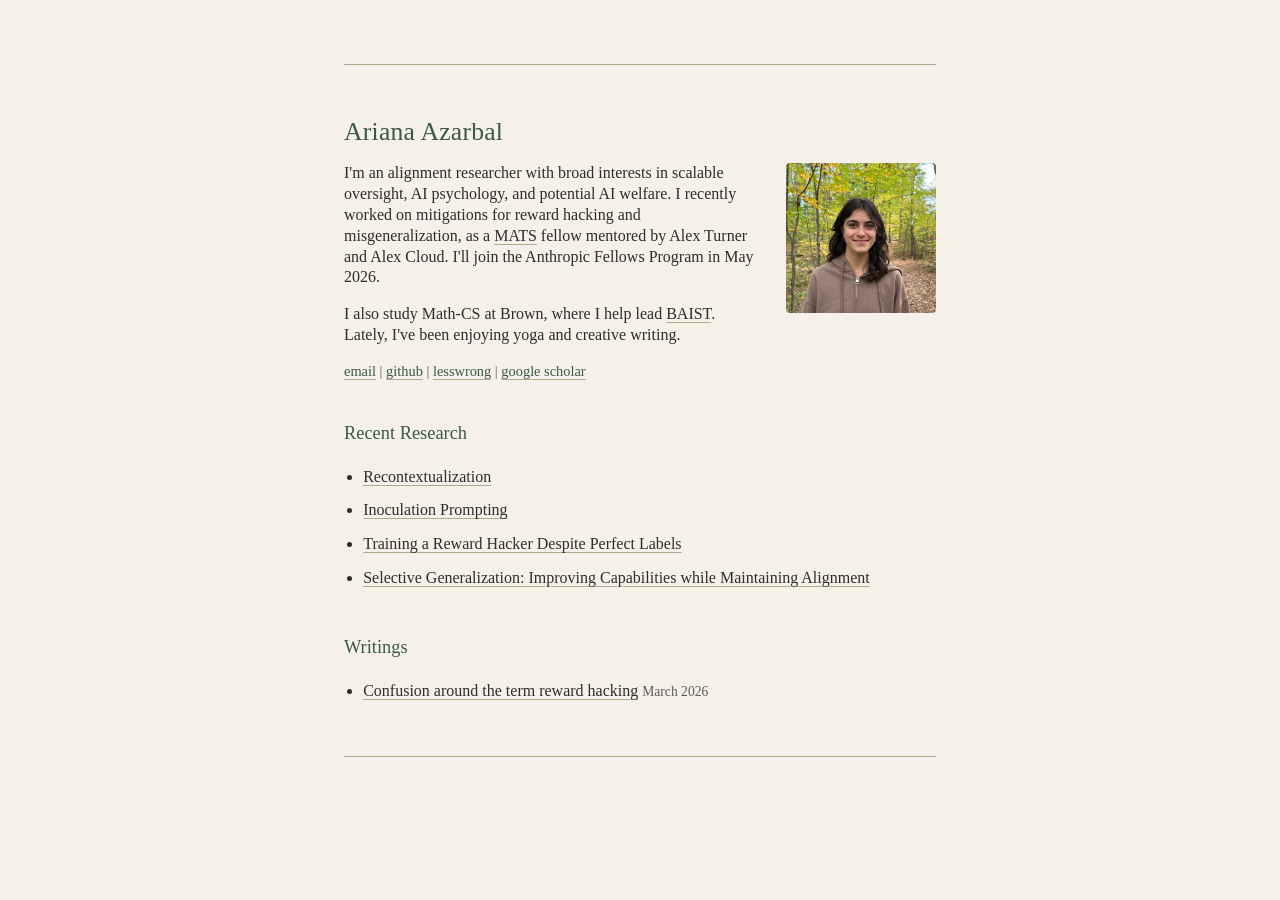
==== index.html @ ef89c067 "Initial commit: personal site Co-Authored-By: Claude Opus 4.6 (1M context) <noreply@anthropic.com>" ====
<!DOCTYPE html>
<html lang="en">
<head>
  <meta charset="utf-8">
  <meta name="viewport" content="width=device-width, initial-scale=1">
  <meta name="description" content="Ariana Azarbal">
  <title>Ariana Azarbal</title>
  <link rel="icon" href="data:image/svg+xml,<svg xmlns=%22http://www.w3.org/2000/svg%22 viewBox=%220 0 16 16%22><rect width=%2216%22 height=%2216%22 fill=%22%233a5a40%22/></svg>">
  <link rel="stylesheet" href="style.css">
</head>
<body>
  <main>
    <hr>

    <h1>Ariana Azarbal</h1>
    <section class="about">
      <img src="photo.jpg" alt="Ariana Azarbal">
      <div class="blurb">
        <p>I'm an alignment researcher with broad interests in scalable oversight, AI psychology, and potential AI welfare. I recently worked on mitigations for reward hacking and misgeneralization, as a <a href="https://www.matsprogram.org/">MATS</a> fellow mentored by Alex Turner and Alex Cloud. I'll join the Anthropic Fellows Program in May 2026.</p>
        <p>I also study Math-CS at Brown, where I help lead <a href="https://www.baist.ai/">BAIST</a>. Lately, I've been enjoying yoga and creative writing.</p>
        <div class="links">
          <a href="mailto:arianaazarbal@gmail.com">email</a> | <a href="https://github.com/arianaazarbal">github</a> | <a href="https://www.lesswrong.com/users/ariana_azarbal">lesswrong</a> | <a href="https://scholar.google.com/citations?user=wHJZw3cAAAAJ&hl=en">google scholar</a>
        </div>
      </div>
    </section>

    <h2>Recent Research</h2>
    <ul class="link-list">
      <li>
        <a href="https://arxiv.org/abs/2512.19027">Recontextualization</a>
        <span class="detail"></span>
      </li>
      <li>
        <a href="https://arxiv.org/abs/2510.05024">Inoculation Prompting</a>
        <span class="detail"></span>
      </li>
      <li>
        <a href="https://www.lesswrong.com/posts/dbYEoG7jNZbeWX39o/training-a-reward-hacker-despite-perfect-labels">Training a Reward Hacker Despite Perfect Labels</a>
        <span class="detail"></span>
      </li>
      <li>
        <a href="https://www.lesswrong.com/posts/ZXxY2tccLapdjLbKm/selective-generalization-improving-capabilities-while">Selective Generalization: Improving Capabilities while Maintaining Alignment</a>
        <span class="detail"></span>
      </li>
      <!-- <li>
        <a href="https://arxiv.org/abs/2503.13021">Dynamic Relation Inference via Verb Embeddings</a>
        <span class="detail"></span>
      </li> -->
      
    </ul>

    <h2>Writings</h2>
    <ul class="link-list">
      <li>
        <a href="https://www.lesswrong.com/posts/ixyokbwQEHgiHJYFW/confusion-around-the-term-reward-hacking">Confusion around the term reward hacking</a>
        <span class="detail">March 2026</span>
      </li>
      <!-- <li>
        <a href="#">Another Piece of Writing</a>
        <span class="detail">January 2026</span>
      </li> -->
    </ul>

    <hr class="bottom">
  </main>
</body>
</html>
---- style.css ----
/* === Palette === */
:root {
  --cream: #f5f0e8;
  --dark-green: #3a5a40;
  --green: #588157;
  --light-green: #a3b18a;
  --brown: #6b4f3a;
  --light-brown: #b08968;
  --text: #2d2d2d;
  --text-light: #5c5c5c;
}

/* === Reset & Base === */
*, *::before, *::after { box-sizing: border-box; margin: 0; padding: 0; }

body {
  font-family: Georgia, 'Times New Roman', serif;
  background: var(--cream);
  color: var(--text);
  line-height: 1.5;
  min-height: 100vh;
}

/* === Layout === */
main {
  max-width: 640px;
  margin: 0 auto;
  padding: 4rem 1.5rem;
}

/* === Rules === */
hr {
  border: none;
  border-top: 1px solid var(--light-green);
  margin-bottom: 3rem;
}

hr.bottom {
  margin-top: 3rem;
  margin-bottom: 0;
}

/* === Typography === */
h1, h2 {
  font-weight: 400;
  color: var(--dark-green);
  margin-bottom: 0.75rem;
}

h1 {
  font-size: 1.6rem;
  letter-spacing: 0.01em;
}

h2 {
  font-size: 1.15rem;
  margin-top: 2.5rem;
}

p {
  margin-bottom: 1rem;
  color: var(--text);
}

/* === Links === */
a {
  color: var(--text);
  text-decoration-color: var(--light-green);
  text-decoration-thickness: 1px;
  text-underline-offset: 3px;
}

a:hover {
  color: var(--brown);
  text-decoration-color: var(--light-brown);
  text-decoration-thickness: 2px;
}

/* === About / Profile Section === */
.about {
  display: flex;
  gap: 2rem;
  align-items: flex-start;
  margin-bottom: 2rem;
}

.about img {
  width: 150px;
  height: 150px;
  object-fit: cover;
  border-radius: 4px;
  flex-shrink: 0;
  order: 1;
}

.about .blurb {
  flex: 1;
  line-height: 1.3;
}

.about .links {
  margin-top: 0.5rem;
  font-size: 0.9rem;
  color: var(--text-light);
}

.about .links a {
  color: var(--dark-green);
}

@media (max-width: 500px) {
  .about {
    flex-direction: column;
  }
  .about img {
    order: -1;
  }
}

/* === Link lists (Research, Writings, Blog) === */
.link-list, #posts {
  list-style: disc;
  padding-left: 1.2rem;
}

.link-list li, #posts li {
  padding: 0.3rem 0;
}

.link-list .detail, #posts .date {
  font-size: 0.85rem;
  color: var(--text-light);
}
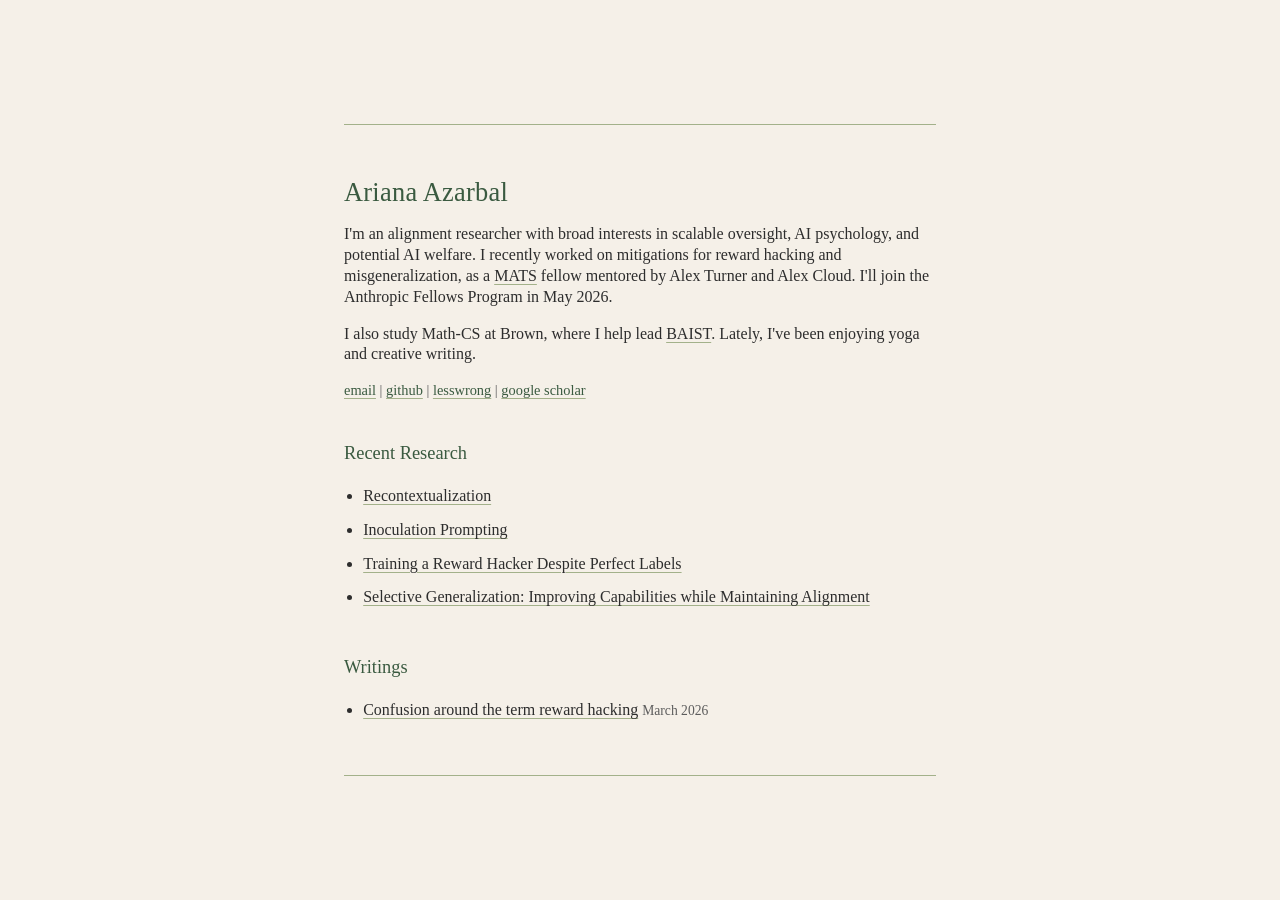
==== commit 1bc3f587: "v1 Co-Authored-By: Claude Opus 4.6 (1M context) <noreply@anthropic.com>" ====
--- a/index.html
+++ b/index.html
@@ -14,7 +14,6 @@
 
     <h1>Ariana Azarbal</h1>
     <section class="about">
-      <img src="photo.jpg" alt="Ariana Azarbal">
       <div class="blurb">
         <p>I'm an alignment researcher with broad interests in scalable oversight, AI psychology, and potential AI welfare. I recently worked on mitigations for reward hacking and misgeneralization, as a <a href="https://www.matsprogram.org/">MATS</a> fellow mentored by Alex Turner and Alex Cloud. I'll join the Anthropic Fellows Program in May 2026.</p>
         <p>I also study Math-CS at Brown, where I help lead <a href="https://www.baist.ai/">BAIST</a>. Lately, I've been enjoying yoga and creative writing.</p>
--- a/style.css
+++ b/style.css
@@ -19,6 +19,9 @@
   color: var(--text);
   line-height: 1.5;
   min-height: 100vh;
+  display: flex;
+  align-items: center;
+  justify-content: center;
 }
 
 /* === Layout === */
@@ -48,7 +51,7 @@
 }
 
 h1 {
-  font-size: 1.6rem;
+  font-size: 1.65rem;
   letter-spacing: 0.01em;
 }
 
@@ -78,23 +81,10 @@
 
 /* === About / Profile Section === */
 .about {
-  display: flex;
-  gap: 2rem;
-  align-items: flex-start;
   margin-bottom: 2rem;
 }
 
-.about img {
-  width: 150px;
-  height: 150px;
-  object-fit: cover;
-  border-radius: 4px;
-  flex-shrink: 0;
-  order: 1;
-}
-
 .about .blurb {
-  flex: 1;
   line-height: 1.3;
 }
 
@@ -106,15 +96,6 @@
 
 .about .links a {
   color: var(--dark-green);
-}
-
-@media (max-width: 500px) {
-  .about {
-    flex-direction: column;
-  }
-  .about img {
-    order: -1;
-  }
 }
 
 /* === Link lists (Research, Writings, Blog) === */
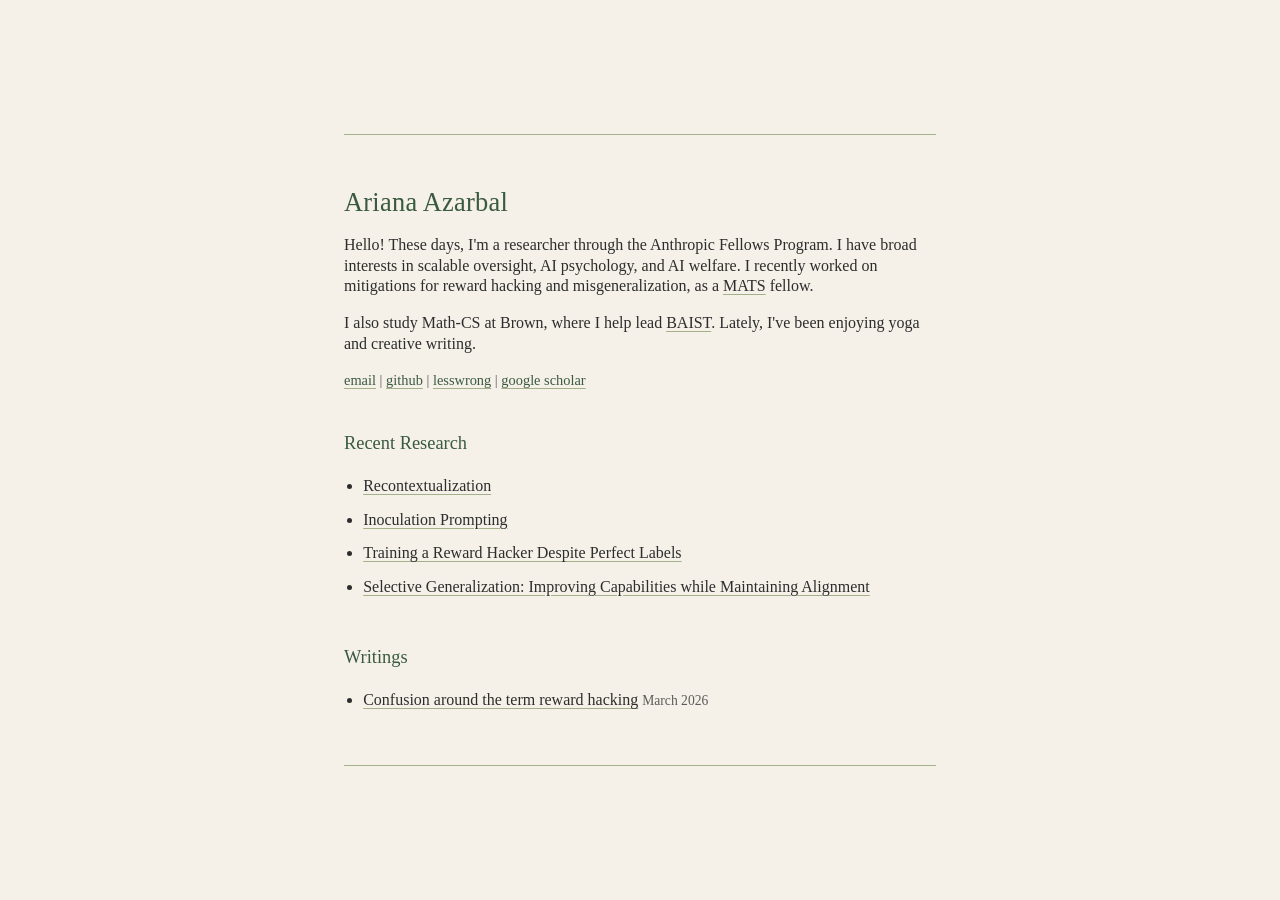
==== commit d0703965: "update july 15" ====
--- a/index.html
+++ b/index.html
@@ -15,7 +15,7 @@
     <h1>Ariana Azarbal</h1>
     <section class="about">
       <div class="blurb">
-        <p>I'm an alignment researcher with broad interests in scalable oversight, AI psychology, and potential AI welfare. I recently worked on mitigations for reward hacking and misgeneralization, as a <a href="https://www.matsprogram.org/">MATS</a> fellow mentored by Alex Turner and Alex Cloud. I'll join the Anthropic Fellows Program in May 2026.</p>
+        <p>Hello! These days, I'm a researcher through the Anthropic Fellows Program. I have broad interests in scalable oversight, AI psychology, and AI welfare. I recently worked on mitigations for reward hacking and misgeneralization, as a <a href="https://www.matsprogram.org/">MATS</a> fellow.</p>
         <p>I also study Math-CS at Brown, where I help lead <a href="https://www.baist.ai/">BAIST</a>. Lately, I've been enjoying yoga and creative writing.</p>
         <div class="links">
           <a href="mailto:arianaazarbal@gmail.com">email</a> | <a href="https://github.com/arianaazarbal">github</a> | <a href="https://www.lesswrong.com/users/ariana_azarbal">lesswrong</a> | <a href="https://scholar.google.com/citations?user=wHJZw3cAAAAJ&hl=en">google scholar</a>
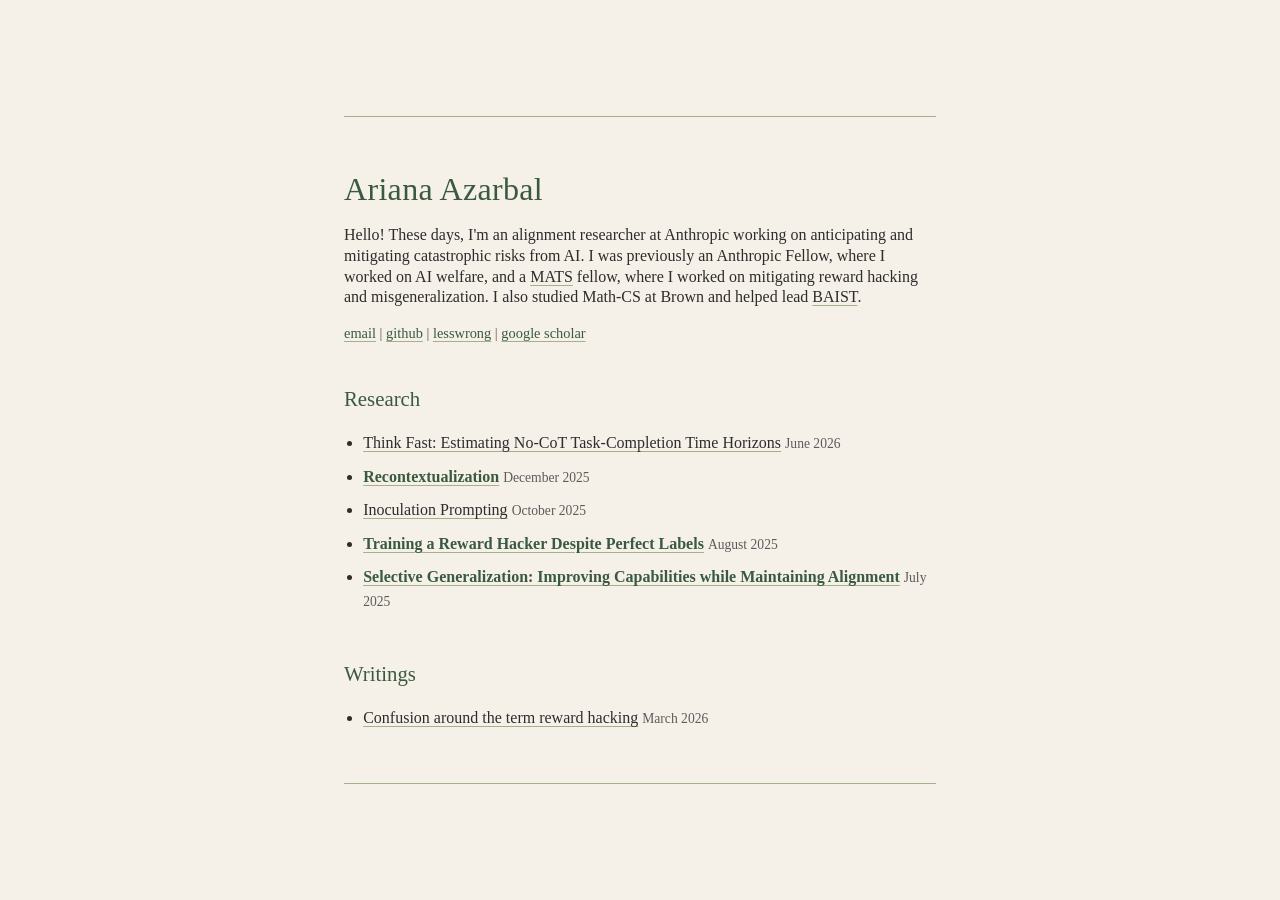
==== commit ed42192b: "update oct 8 2026" ====
--- a/index.html
+++ b/index.html
@@ -15,37 +15,35 @@
     <h1>Ariana Azarbal</h1>
     <section class="about">
       <div class="blurb">
-        <p>Hello! These days, I'm a researcher through the Anthropic Fellows Program. I have broad interests in scalable oversight, AI psychology, and AI welfare. I recently worked on mitigations for reward hacking and misgeneralization, as a <a href="https://www.matsprogram.org/">MATS</a> fellow.</p>
-        <p>I also study Math-CS at Brown, where I help lead <a href="https://www.baist.ai/">BAIST</a>. Lately, I've been enjoying yoga and creative writing.</p>
+        <p>Hello! These days, I'm an alignment researcher at Anthropic working on anticipating and mitigating catastrophic risks from AI. I was previously an Anthropic Fellow, where I worked on AI welfare, and a <a href="https://www.matsprogram.org/">MATS</a> fellow, where I worked on mitigating reward hacking and misgeneralization. I also studied Math-CS at Brown and helped lead <a href="https://www.baist.ai/">BAIST</a>.</p>
         <div class="links">
           <a href="mailto:arianaazarbal@gmail.com">email</a> | <a href="https://github.com/arianaazarbal">github</a> | <a href="https://www.lesswrong.com/users/ariana_azarbal">lesswrong</a> | <a href="https://scholar.google.com/citations?user=wHJZw3cAAAAJ&hl=en">google scholar</a>
         </div>
       </div>
     </section>
 
-    <h2>Recent Research</h2>
+    <h2>Research</h2>
     <ul class="link-list">
       <li>
+        <a href="https://arxiv.org/abs/2606.07157">Think Fast: Estimating No-CoT Task-Completion Time Horizons</a>
+        <span class="detail">June 2026</span>
+      </li>
+      <li class="core">
         <a href="https://arxiv.org/abs/2512.19027">Recontextualization</a>
-        <span class="detail"></span>
+        <span class="detail">December 2025</span>
       </li>
       <li>
         <a href="https://arxiv.org/abs/2510.05024">Inoculation Prompting</a>
-        <span class="detail"></span>
+        <span class="detail">October 2025</span>
       </li>
-      <li>
+      <li class="core">
         <a href="https://www.lesswrong.com/posts/dbYEoG7jNZbeWX39o/training-a-reward-hacker-despite-perfect-labels">Training a Reward Hacker Despite Perfect Labels</a>
-        <span class="detail"></span>
+        <span class="detail">August 2025</span>
       </li>
-      <li>
+      <li class="core">
         <a href="https://www.lesswrong.com/posts/ZXxY2tccLapdjLbKm/selective-generalization-improving-capabilities-while">Selective Generalization: Improving Capabilities while Maintaining Alignment</a>
-        <span class="detail"></span>
+        <span class="detail">July 2025</span>
       </li>
-      <!-- <li>
-        <a href="https://arxiv.org/abs/2503.13021">Dynamic Relation Inference via Verb Embeddings</a>
-        <span class="detail"></span>
-      </li> -->
-      
     </ul>
 
     <h2>Writings</h2>
--- a/style.css
+++ b/style.css
@@ -4,8 +4,8 @@
   --dark-green: #3a5a40;
   --green: #588157;
   --light-green: #a3b18a;
-  --brown: #6b4f3a;
-  --light-brown: #b08968;
+  --plum: #7a4a6e;
+  --light-plum: #b892ad;
   --text: #2d2d2d;
   --text-light: #5c5c5c;
 }
@@ -51,12 +51,12 @@
 }
 
 h1 {
-  font-size: 1.65rem;
+  font-size: 2rem;
   letter-spacing: 0.01em;
 }
 
 h2 {
-  font-size: 1.15rem;
+  font-size: 1.3rem;
   margin-top: 2.5rem;
 }
 
@@ -73,9 +73,11 @@
   text-underline-offset: 3px;
 }
 
-a:hover {
-  color: var(--brown);
-  text-decoration-color: var(--light-brown);
+a:hover,
+.about .links a:hover,
+.link-list li.core > a:hover {
+  color: var(--plum);
+  text-decoration-color: var(--light-plum);
   text-decoration-thickness: 2px;
 }
 
@@ -112,3 +114,8 @@
   font-size: 0.85rem;
   color: var(--text-light);
 }
+
+.link-list li.core > a {
+  font-weight: bold;
+  color: var(--dark-green);
+}
